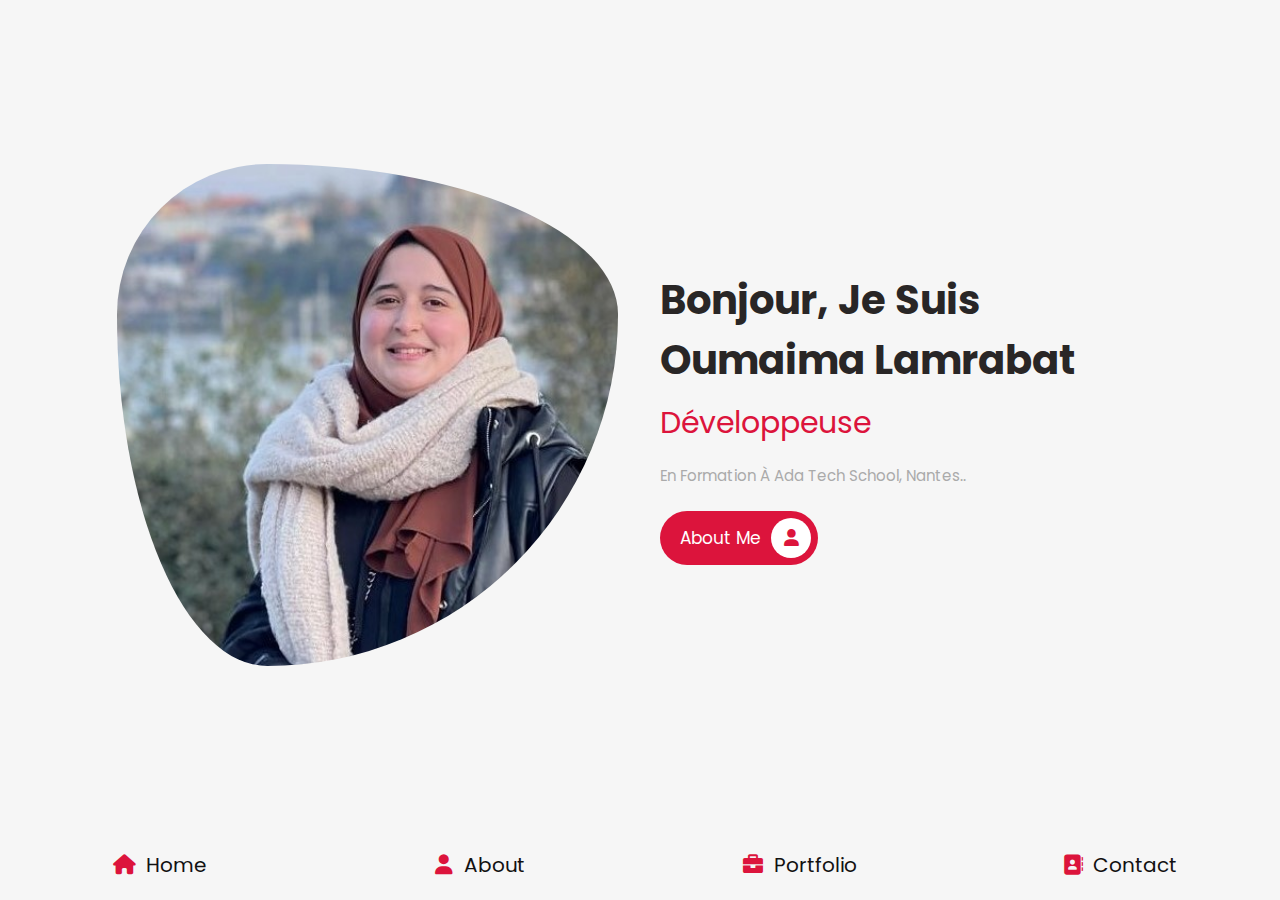
==== index.html @ d5e2649f "first commit" ====
<!DOCTYPE html>
<html>
  <head>
    <title>Home</title>
    <link rel="stylesheet" type="text/css" href="style.css" />
    <link
      rel="stylesheet"
      href="https://cdnjs.cloudflare.com/ajax/libs/font-awesome/6.0.0/css/all.min.css"
    />
  </head>
  <body>
    <nav class="navbar">
      <a href="index.html"> <i class="fas fa-home"></i> <span>Home</span> </a>
      <a href="About.html"> <i class="fas fa-user"></i> <span>About</span> </a>
      <a href="Portfolio.html">
        <i class="fas fa-briefcase"></i> <span>Portfolio</span>
      </a>

      <a href="Contact.html">
        <i class="fas fa-address-book"></i> <span>Contact</span>
      </a>
    </nav>

    <section class="home">
      <div class="image">
        <img src="images/back6.jpg" />
      </div>

      <div class="content">
        <h3>bonjour, je suis Oumaima Lamrabat</h3>
        <span> développeuse</span>
        <p>en formation à Ada Tech School, Nantes..</p>
        <a
          href="file:///C:/Users/Boukk/Desktop/Responsive-Portfolio-Website-main/About.html"
          class="btn"
          >About Me<i class="fas fa-user"></i
        ></a>
      </div>
    </section>
  </body>
</html>
---- style.css ----
@import url("https://fonts.googleapis.com/css2?family=Poppins:ital,wght@0,100;0,300;0,500;0,600;0,800;1,200&display=swap");
* {
  font-family: "Poppins", sans-serif;
  margin: 0;
  padding: 0;
  box-sizing: border-box;
  text-decoration: none;
  outline: none;
  border: none;
  text-transform: capitalize;
}

html {
  font-size: 62.7%;
  overflow-x: hidden;
}
html::-webkit-scrollbar {
  width: 1rem;
}
html::-webkit-scrollbar-track {
  background: #0d0d0d;
}
html::-webkit-scrollbar-thumb {
  background: crimson;
}

body {
  background: #e7dede;
  padding-bottom: 6.4rem;
}

.navbar {
  position: fixed;
  bottom: 0;
  left: 0;
  right: 0;
  display: flex;
  z-index: 10000;
  align-items: flex-end;
}
.navbar a {
  padding: 2rem;
  font-size: 2rem;
  color: #121111;
  background: #f6f6f6;
  flex: 1;
  text-align: center;
  transition: 0.2s linear;
}
.navbar a i {
  color: crimson;
  padding-right: 0.5rem;
}
.navbar a:hover {
  background: crimson;
  padding-bottom: 6rem;
}

.navbar a:hover i {
  color: #fff;
}

section {
  padding: 5rem 9%;
}

.home {
  display: flex;
  align-items: center;
  flex-wrap: wrap;
  gap: 4rem;
  min-height: calc(100vh - 6.5rem);

  background-color: #f6f6f6;
}

.home .image {
  flex: 1 1 42rem;
  text-align: center;
}

.home .image img {
  height: 50rem;
  width: 50rem;
  border-radius: 30% 70% 70% 30% / 30% 30% 70% 70%;
}

.home .content {
  flex: 1 1 42rem;
}

.home .content h3 {
  color: #292626;
  font-size: 4rem;
  padding-bottom: 0.5rem;
}

.home .content span {
  font-size: 3rem;
  color: crimson;
  padding: 0.5rem 0;
  display: block;
}

.home .content p {
  font-size: 1.5rem;
  color: #aaa;
  padding: 1rem 0;
  line-height: 2;
}

.btn {
  display: inline-block;
  margin-top: 1rem;
  border-radius: 5rem;
  background: crimson;
  color: #fff;
  padding: 0.7rem;
  font-size: 1.7rem;
  padding-left: 2rem;
}
.btn i {
  width: 4rem;
  height: 4rem;
  line-height: 4rem;
  background: #fff;
  color: crimson;
  border-radius: 50%;
  margin-left: 1rem;
  text-align: center;
  transition: 0.2s linear;
}
.btn:hover i {
  margin-left: 2rem;
}

.heading {
  text-align: center;
  font-size: 6vw;
  color: #fff;
  text-transform: uppercase;
  margin-bottom: 3rem;
}
.heading span {
  text-transform: uppercase;
  color: crimson;
}
.about .row {
  display: flex;
  align-items: center;
  flex-wrap: wrap;
  gap: 2rem;
  align-items: stretch;
}
.about .row .info-container {
  flex: 1 1 42rem;
}
.about .row .info-container h1 {
  font-size: 3em;
  color: #fff;
  text-transform: uppercase;
  padding-bottom: 1rem;
}
.about .row .info-container .box-container {
  padding: 1rem 0;
  display: flex;
  flex-wrap: wrap;
  gap: 2rem;
}
.about .row .info-container .box-container .box {
  flex: 1 1 20rem;
}
.about .row .info-container .box-container .box h3 {
  font-size: 2em;
  color: #797474;
  padding: 1rem 0;
  font-weight: normal;
}
.about .row .info-container .box-container .box h3 span {
  color: #090909;
}
.about .row .count-container {
  flex: 1 1 42rem;
  display: flex;
  flex-wrap: wrap;
  gap: 2rem;
}
.about .row .count-container .box {
  flex: 1 1 20rem;
  padding: 3rem 4rem;
  background: #1a1a1a;
  border-radius: 0.5rem;
  box-shadow: 0 0.5rem 1 rem rgba(0, 0, 0, 0.7);
}
.about .row .count-container .box h3 {
  font-size: 5rem;
  color: crimson;
}
.about .row .count-container .box p {
  font-size: 2rem;
  color: #aaa;
}

.skills .box-container {
  display: grid;
  grid-template-columns: repeat(auto-fill, minmax(16rem, 1fr));
  gap: 1.5rem;
  padding-right: 50px;
  padding-left: 50px;
}
.skills .box-container .box {
  padding: 2rem;
  text-align: center;
  box-shadow: 0 0.5rem 1rem rgba(0, 0, 0, 0.7);
  border-radius: 0.5rem;
  background: #1a1a1a;
}
.skills .box-container .box h3 {
  color: #fff;
  text-transform: uppercase;
}
.skills .box-container .box img {
  height: 7rem;
  margin-bottom: 1rem;
}

.education .box-container {
  display: flex;
  flex-wrap: wrap;
}
.education .box-container .box {
  flex: 1 1 40rem;
  margin-left: 2rem;
  padding-top: 0;
  padding-bottom: 0;
  padding-left: 3.5rem;
  border-left: 0.1rem solid #aaa;
  position: relative;
}
.education .box-container .box i {
  height: 4.5rem;
  width: 4.5rem;
  line-height: 4.5rem;
  font-size: 1.7rem;
  border-radius: 50%;
  background: crimson;
  color: #fff;
  text-align: center;
  position: absolute;
  top: -1rem;
  left: -2.5rem;
}
.education .box-container .box span {
  font-size: 1.7rem;
  color: #fff;
  border-radius: 5rem;
  background: #1a1a1a;
  padding: 0.5rem 1.5rem;
}
.education .box-container .box h3 {
  font-size: 1.7rem;
  color: #fff;
  font-weight: normal;
  padding-top: 3rem;
  padding: 1rem 0;
}
.education .box-container .box p {
  font-size: 1.3rem;
  color: #aaa;
  line-height: 2;
  padding-bottom: 1rem;
}
.portfolio {
  text-align: center;
}
.portfolio .box-container {
  display: grid;
  grid-template-columns: repeat(auto-fit, minmax(31rem, 1fr));
  gap: 1.5rem;
  margin-bottom: 2rem;
}

.portfolio .box-container .box {
  height: 30rem;
  overflow: hidden;
  position: relative;
}
.portfolio .box-container .box img {
  height: 100%;
  width: 100%;
  object-fit: cover;
}
.portfolio .box-container .box .content {
  position: absolute;
  top: 0;
  left: 0;
  height: 100%;
  width: 100%;
  background: #1a1a1a;
  display: flex;
  flex-flow: column;
  align-items: center;
  justify-content: center;
  padding: 2rem;
  transform: translateY(-100%);
  transition: 0.2s linear;
}

.portfolio .box-container .box:hover .content {
  transform: translateY(0%);
}

.portfolio .box-container .box .content h3 {
  color: #fff;
  font-size: 2.5rem;
  font-weight: normal;
  text-transform: uppercase;
}
.portfolio .box-container .box .content p {
  color: #aaa;
  line-height: 2;
  font-size: 1.5rem;
  padding: 1rem 0;
}

.portfolio .box-container .box .content a {
  font-size: 2rem;
  color: crimson;
}
.portfolio .box-container .box .content a:hover {
  color: #fff;
}

.blogs .box-container {
  display: grid;
  grid-template-columns: repeat(auto-fit, minmax(31rem, 1fr));
  gap: 1.5rem;
}
.blogs .box-container .box {
  text-align: center;
  padding: 2rem;
  border-radius: 0.5rem;
  background: #1a1a1a;
  box-shadow: 0 0.5rem 1rem rgba(0, 0, 0, 0.7);
}

.blogs .box-container .box .image {
  height: 25rem;
  width: 100%;
  border-radius: 0.5rem;
  overflow: hidden;
}

.blogs .box-container .box .image img {
  height: 100%;
  width: 100%;
  object-fit: cover;
  transition: 0.2s linear;
}

.blogs .box-container .box:hover .image img {
  transform: scale(1.2);
}

.blogs .box-container .box .content .icons {
  position: relative;
  top: -1rem;
  border-radius: 0.5rem;
  padding: 1.5rem;
  background: #000;
  display: inline-block;
}

.blogs .box-container .box .content .icons a {
  font-size: 1.4rem;
  margin: 0 1rem;
  color: #fff;
}

.blogs .box-container .box .content .icons a:hover {
  color: crimson;
}

.blogs .box-container .box .content .icons a i {
  padding-right: 0.5rem;
  color: crimson;
}

.blogs .box-container .box .content h3 {
  font-size: 2rem;
  color: #fff;
  font-weight: normal;
}

.blogs .box-container .box .content p {
  font-size: 1.5rem;
  line-height: 2;
  padding: 1rem 0;
  color: #aaa;
}
.contact .row {
  display: flex;
  align-items: center;
  flex-wrap: wrap;
  gap: 2rem;
  padding-left: 300px;
}
.contact .row .info-container {
  width: 40rem;
}
.contact .row .info-container h1 {
  font-size: 3rem;
  text-transform: uppercase;
  color: #fff;
  padding-bottom: 1rem;
}
.contact .row .info-container p {
  font-size: 1.5rem;
  line-height: 2;
  color: #aaa;
  padding: 1rem 0;
}
.contact .row .info-container .box-container {
  padding: 2rem 0;
}
.contact .row .info-container .box-container .box {
  display: flex;
  gap: 2rem;
  padding: 1rem 0;
}
.contact .row .info-container .box-container .box i {
  font-size: 3rem;
  color: crimson;
}
.contact .row .info-container .box-container .box h3 {
  font-size: 2rem;
  color: #fff;
}

.contact .row .info-container .share a {
  font-size: 2rem;
  height: 4.5rem;
  width: 4.5rem;
  line-height: 4.5rem;
  border-radius: 50%;
  background: #1a1a1a;
  text-align: center;
  margin-right: 0.3rem;
  color: #fff;
}
.contact .row .info-container .share a:hover {
  background: crimson;
}

.contact .row form {
  flex: 1 1 42rem;
}
.contact .row form .inputBox {
  display: flex;
  flex-wrap: wrap;
  justify-content: space-between;
}
.contact .row form .inputBox input {
  width: 49%;
}
.contact .row form .inputBox input,
.contact .row form textarea {
  border-radius: 5rem;
  padding: 1.2rem 1.8rem;
  font-size: 1.6rem;
  color: #fff;
  background: #1a1a1a;
  text-transform: none;
  margin: 0.7rem 0;
}
.contact .row form textarea {
  width: 100%;
  border-radius: 1rem;
  resize: none;
  height: 25rem;
}

.contact .row form .btn {
  cursor: pointer;
  padding: 1rem 3rem;
}
.contact .row form .btn:hover {
  background: #fff;
  color: #0d0d0d;
}

@media (max-width: 1200px) {
  html {
    font-size: 55%;
  }
  section {
    padding: 3rem 2rem;
  }
}

@media (max-width: 768px) {
  .heading {
    font-size: 12vw;
  }
  .navbar a i {
    padding: 0;
  }
  .navbar a span {
    display: none;
  }
  .navbar a:hover {
    padding-bottom: 2rem;
  }
  .home {
    text-align: center;
    gap: 2rem;
  }
  .home .image img {
    height: 30rem;
    width: 30rem;
  }
  .home .content h3 {
    font-size: 3rem;
  }
  .home .content span {
    font-size: 2.5rem;
  }
  .contact .row form .inputBox input {
    width: 100%;
    margin-bottom: 1rem;
  }
}

@media (max-width: 450px) {
  html {
    font-size: 50%;
  }
}
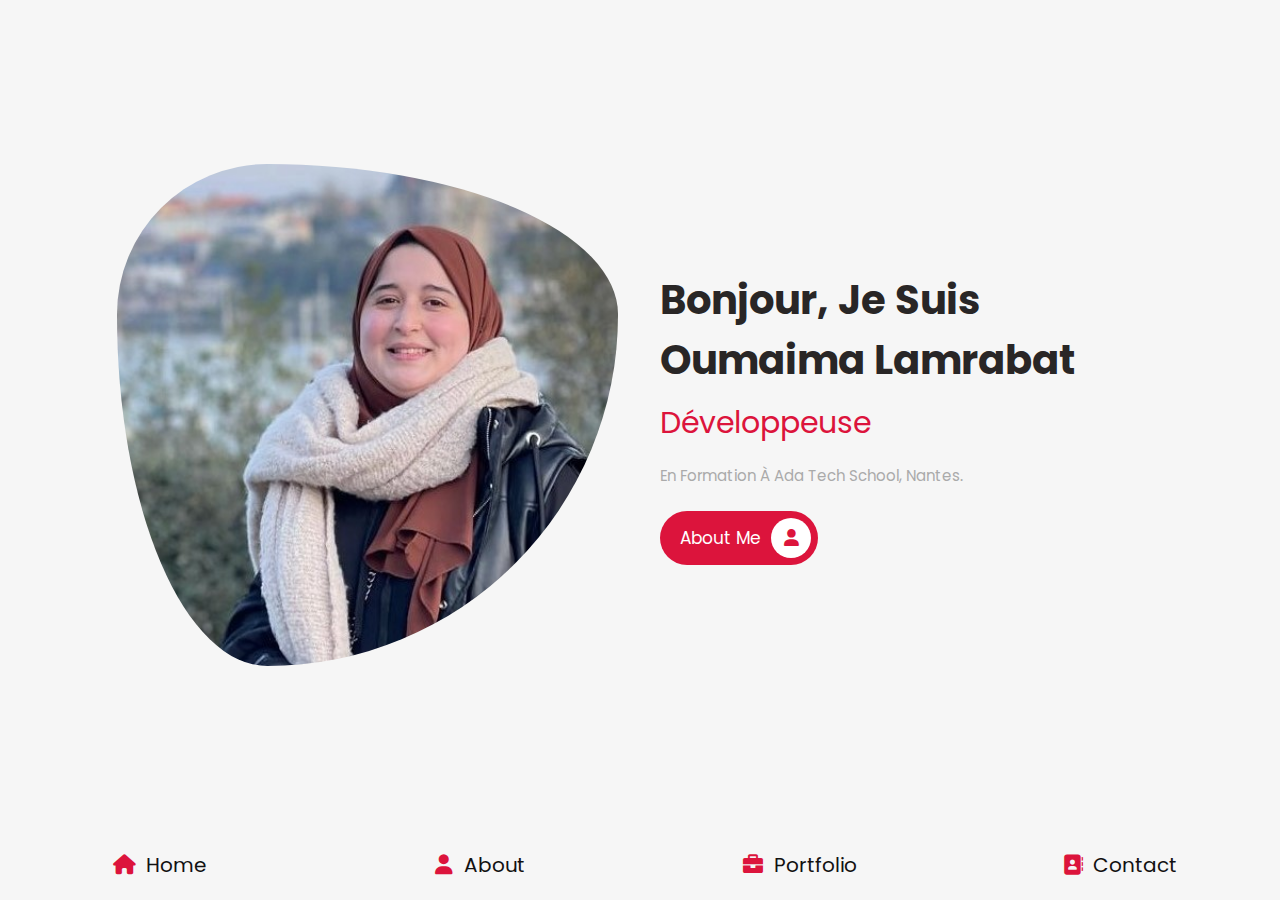
==== commit 6b4807e1: "add projetcs" ====
--- a/index.html
+++ b/index.html
@@ -29,10 +29,8 @@
       <div class="content">
         <h3>bonjour, je suis Oumaima Lamrabat</h3>
         <span> développeuse</span>
-        <p>en formation à Ada Tech School, Nantes..</p>
-        <a
-          href="file:///C:/Users/Boukk/Desktop/Responsive-Portfolio-Website-main/About.html"
-          class="btn"
+        <p>en formation à Ada Tech School, Nantes.</p>
+        <a href="./About.html" class="btn"
           >About Me<i class="fas fa-user"></i
         ></a>
       </div>
--- a/style.css
+++ b/style.css
@@ -296,7 +296,7 @@
   left: 0;
   height: 100%;
   width: 100%;
-  background: #1a1a1a;
+  background: #f6b2b2;
   display: flex;
   flex-flow: column;
   align-items: center;
@@ -317,87 +317,26 @@
   text-transform: uppercase;
 }
 .portfolio .box-container .box .content p {
-  color: #aaa;
-  line-height: 2;
+  color: #393535;
+  line-height: 1.5;
   font-size: 1.5rem;
   padding: 1rem 0;
+  justify-content: center;
 }
 
 .portfolio .box-container .box .content a {
-  font-size: 2rem;
+  font-size: 1.5rem;
   color: crimson;
 }
 .portfolio .box-container .box .content a:hover {
   color: #fff;
 }
 
-.blogs .box-container {
-  display: grid;
-  grid-template-columns: repeat(auto-fit, minmax(31rem, 1fr));
-  gap: 1.5rem;
-}
-.blogs .box-container .box {
-  text-align: center;
-  padding: 2rem;
-  border-radius: 0.5rem;
-  background: #1a1a1a;
-  box-shadow: 0 0.5rem 1rem rgba(0, 0, 0, 0.7);
-}
-
-.blogs .box-container .box .image {
-  height: 25rem;
-  width: 100%;
-  border-radius: 0.5rem;
-  overflow: hidden;
-}
-
-.blogs .box-container .box .image img {
-  height: 100%;
-  width: 100%;
-  object-fit: cover;
-  transition: 0.2s linear;
-}
-
-.blogs .box-container .box:hover .image img {
-  transform: scale(1.2);
-}
-
-.blogs .box-container .box .content .icons {
-  position: relative;
-  top: -1rem;
-  border-radius: 0.5rem;
-  padding: 1.5rem;
-  background: #000;
-  display: inline-block;
-}
-
-.blogs .box-container .box .content .icons a {
-  font-size: 1.4rem;
-  margin: 0 1rem;
-  color: #fff;
-}
-
-.blogs .box-container .box .content .icons a:hover {
-  color: crimson;
-}
-
-.blogs .box-container .box .content .icons a i {
-  padding-right: 0.5rem;
-  color: crimson;
-}
-
-.blogs .box-container .box .content h3 {
-  font-size: 2rem;
-  color: #fff;
-  font-weight: normal;
-}
-
-.blogs .box-container .box .content p {
+#jouer {
   font-size: 1.5rem;
-  line-height: 2;
-  padding: 1rem 0;
-  color: #aaa;
-}
+  color: crimson;
+}
+
 .contact .row {
   display: flex;
   align-items: center;
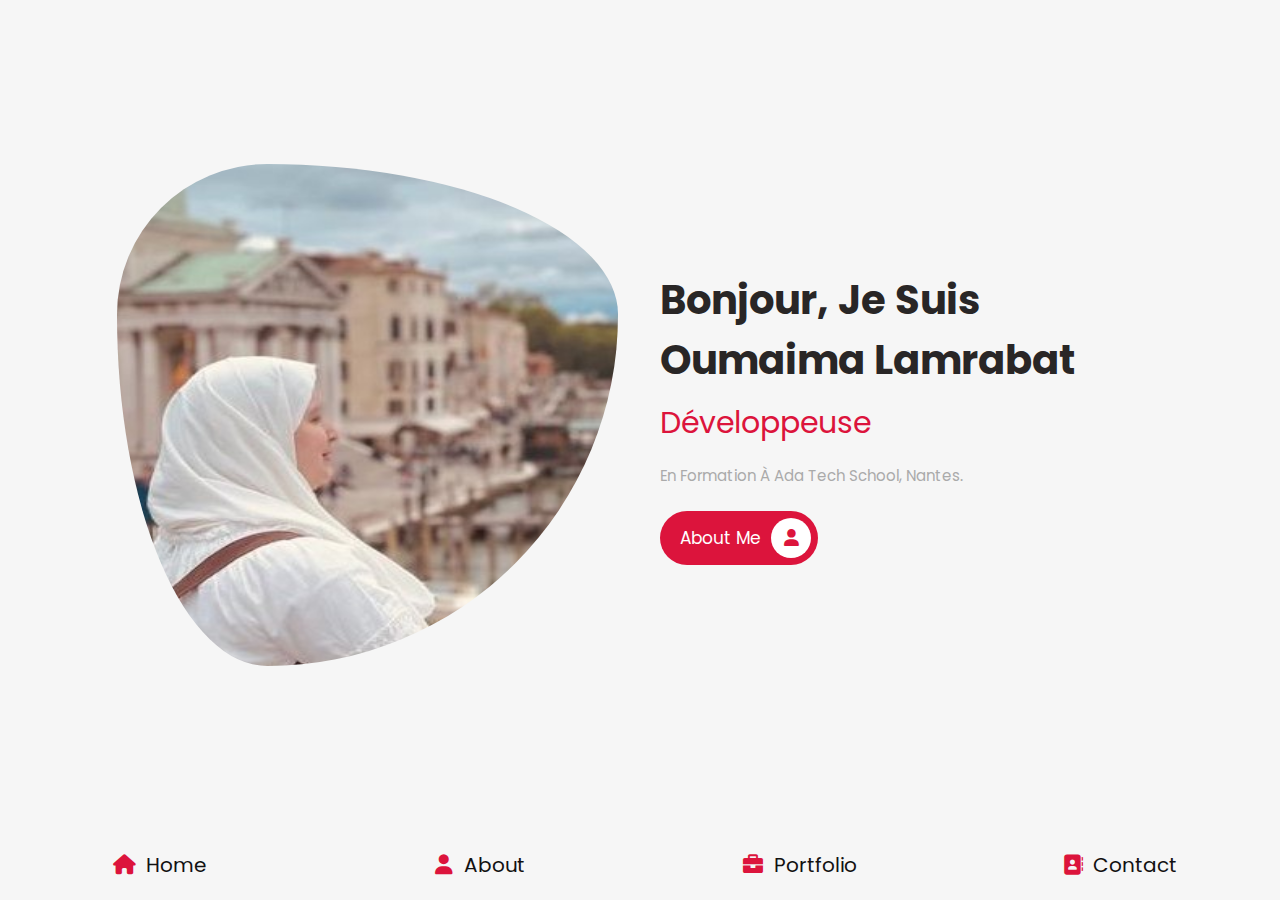
==== commit 58ee2c64: "add photo" ====
--- a/index.html
+++ b/index.html
@@ -23,7 +23,7 @@
 
     <section class="home">
       <div class="image">
-        <img src="images/back6.jpg" />
+        <img src="./images/oumy.jpg" />
       </div>
 
       <div class="content">
